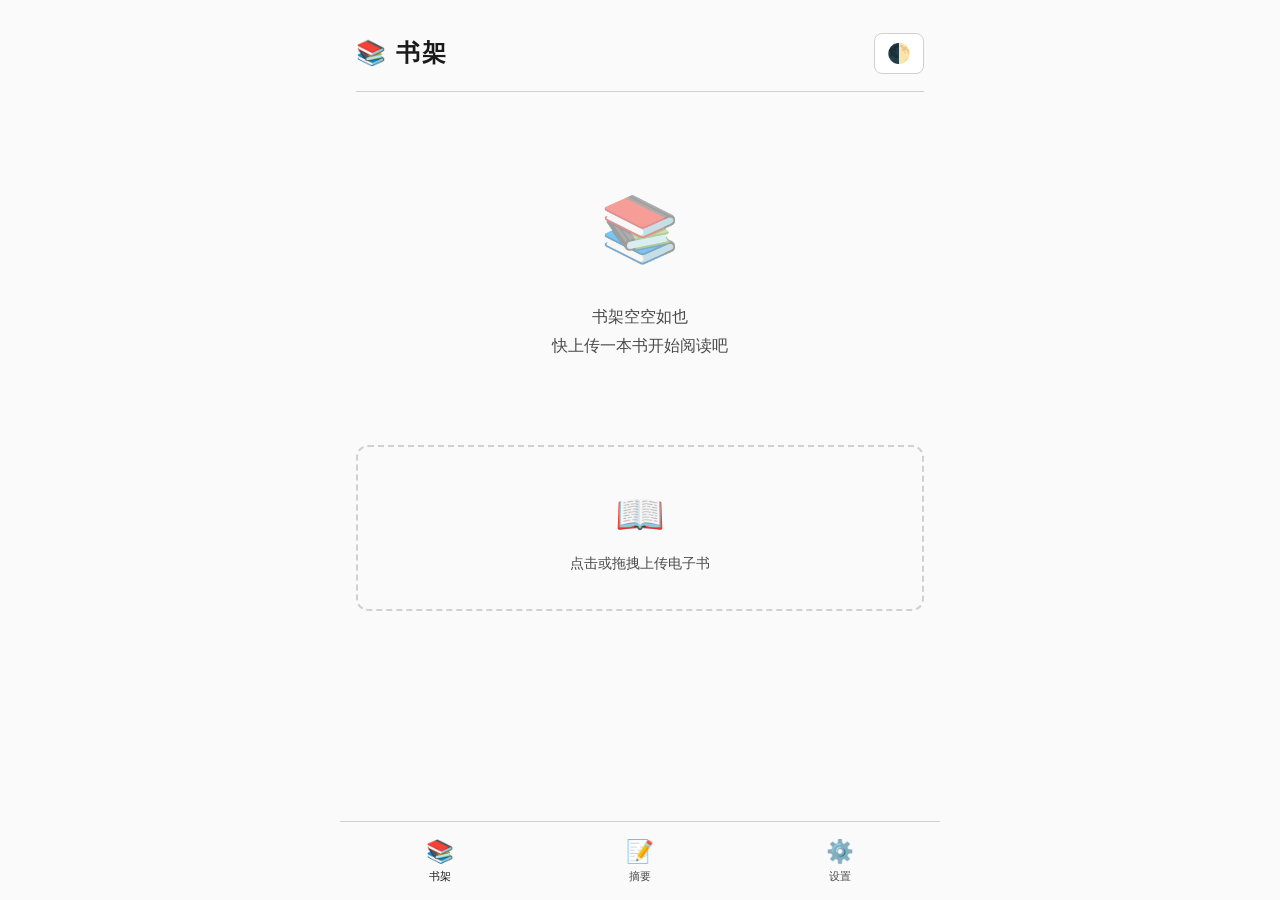
==== reader.html @ 0aeeeac7 "Initial commit: add InkRead source files" ====
<!DOCTYPE html>
<html lang="zh-CN">
<head>
    <meta charset="UTF-8">
    <meta name="viewport" content="width=device-width, initial-scale=1.0, user-scalable=no">
    <title>InkRead - 阅读器</title>
    <link rel="stylesheet" href="css/style.css">
</head>
<body>
    <div class="reader-container" id="readerContainer">
        <header class="reader-header" id="readerHeader">
            <button class="btn-back" id="btnBack">← 返回</button>
            <h2 class="reader-title" id="readerTitle">书籍标题</h2>
            <button class="btn-ai-summary" id="btnAiSummary">🤖 AI摘要</button>
        </header>

        <main class="reader-content" id="readerContent">
            <!-- 动态加载阅读内容 -->
        </main>

        <footer class="reader-footer" id="readerFooter">
            <div class="progress-bar">
                <div class="progress-fill" id="progressFill"></div>
            </div>
            <div class="page-info" id="pageInfo">第 1 / 10 页</div>
        </footer>

        <aside class="reader-controls" id="readerControls">
            <div class="control-section">
                <label class="control-label">字体大小</label>
                <div class="control-buttons">
                    <button class="btn-font" id="fontDecrease">A-</button>
                    <span class="font-size-display" id="fontSizeDisplay">18px</span>
                    <button class="btn-font" id="fontIncrease">A+</button>
                </div>
            </div>
            <div class="control-section">
                <label class="control-label">亮度</label>
                <input type="range" class="brightness-slider" id="brightnessSlider" min="20" max="100" value="100">
            </div>
            <div class="control-section">
                <button class="btn-theme-reader" id="themeToggleReader">🌓 切换主题</button>
            </div>
        </aside>
    </div>

    <!-- AI摘要弹窗 -->
    <div class="summary-modal" id="summaryModal">
        <div class="summary-content">
            <div class="summary-header">
                <h3>📝 AI 摘要</h3>
                <button class="btn-close" id="btnCloseSummary">×</button>
            </div>
            <div class="summary-body" id="summaryBody">
                <div class="summary-loading" id="summaryLoading">
                    <span class="loading-spinner">⏳</span>
                    <p>正在生成摘要...</p>
                </div>
                <div class="summary-text" id="summaryText"></div>
            </div>
        </div>
    </div>

    <script src="js/app.js"></script>
</body>
</html>
---- css/style.css ----
/* InkRead - 墨水屏优化样式 */

/* ========== 亮色主题 ========== */
:root {
    --bg-primary: #fafafa;
    --bg-secondary: #f0f0f0;
    --text-primary: #1a1a1a;
    --text-secondary: #4a4a4a;
    --accent: #2c2c2c;
    --border: #d0d0d0;
    --card-bg: #ffffff;
    --shadow: rgba(0, 0, 0, 0.08);
    --progress-bg: #e0e0e0;
    --overlay: rgba(250, 250, 250, 0.95);
}

/* ========== 暗色主题 (墨水屏友好) ========== */
[data-theme="dark"] {
    --bg-primary: #1a1a1a;
    --bg-secondary: #242424;
    --text-primary: #e8e8e8;
    --text-secondary: #b0b0b0;
    --accent: #c0c0c0;
    --border: #3a3a3a;
    --card-bg: #222222;
    --shadow: rgba(0, 0, 0, 0.3);
    --progress-bg: #3a3a3a;
    --overlay: rgba(26, 26, 26, 0.95);
}

/* ========== 基础重置 ========== */
* {
    margin: 0;
    padding: 0;
    box-sizing: border-box;
}

html {
    font-size: 16px;
    -webkit-text-size-adjust: 100%;
}

body {
    font-family: "Source Han Serif CN", "Noto Serif SC", "SimSun", Georgia, serif;
    background-color: var(--bg-primary);
    color: var(--text-primary);
    line-height: 1.8;
    transition: background-color 0.3s, color 0.3s;
    min-height: 100vh;
    overflow-x: hidden;
}

/* 墨水屏优化 - 减少渐变使用，强化边框 */
.container {
    max-width: 600px;
    margin: 0 auto;
    padding: 16px;
    padding-bottom: 80px;
}

/* ========== 书架页面 ========== */
.header {
    display: flex;
    justify-content: space-between;
    align-items: center;
    padding: 16px 0;
    border-bottom: 1px solid var(--border);
    margin-bottom: 20px;
}

.title {
    font-size: 1.5rem;
    font-weight: 600;
    letter-spacing: 2px;
}

.btn-theme {
    background: var(--card-bg);
    border: 1px solid var(--border);
    border-radius: 8px;
    padding: 8px 12px;
    cursor: pointer;
    font-size: 1.2rem;
    transition: transform 0.1s;
}

.btn-theme:active {
    transform: scale(0.95);
}

/* 书籍网格 */
.bookshelf {
    display: grid;
    grid-template-columns: repeat(auto-fill, minmax(140px, 1fr));
    gap: 20px;
    margin-bottom: 24px;
}

.book-card {
    background: var(--card-bg);
    border: 1px solid var(--border);
    border-radius: 8px;
    padding: 16px 12px;
    text-align: center;
    cursor: pointer;
    transition: transform 0.15s, box-shadow 0.15s;
}

.book-card:active {
    transform: scale(0.98);
    box-shadow: 0 2px 8px var(--shadow);
}

.book-cover {
    width: 100%;
    aspect-ratio: 2/3;
    background: var(--bg-secondary);
    border-radius: 4px;
    margin-bottom: 12px;
    display: flex;
    align-items: center;
    justify-content: center;
    font-size: 3rem;
}

.book-title {
    font-size: 0.9rem;
    font-weight: 500;
    margin-bottom: 4px;
    overflow: hidden;
    text-overflow: ellipsis;
    white-space: nowrap;
}

.book-author {
    font-size: 0.75rem;
    color: var(--text-secondary);
}

/* 空状态 */
.empty-state {
    grid-column: 1 / -1;
    text-align: center;
    padding: 60px 20px;
    color: var(--text-secondary);
}

.empty-icon {
    font-size: 4rem;
    margin-bottom: 16px;
    opacity: 0.5;
}

.empty-text {
    font-size: 1rem;
}

/* 上传区域 */
.upload-area {
    border: 2px dashed var(--border);
    border-radius: 12px;
    padding: 32px;
    text-align: center;
    cursor: pointer;
    transition: border-color 0.2s, background-color 0.2s;
    margin-bottom: 24px;
}

.upload-area:hover,
.upload-area.drag-over {
    border-color: var(--accent);
    background-color: var(--bg-secondary);
}

.upload-icon {
    font-size: 2.5rem;
    margin-bottom: 12px;
}

.upload-text {
    font-size: 0.9rem;
    color: var(--text-secondary);
}

/* 底部导航 */
.bottom-nav {
    position: fixed;
    bottom: 0;
    left: 0;
    right: 0;
    background: var(--bg-primary);
    border-top: 1px solid var(--border);
    display: flex;
    justify-content: space-around;
    padding: 8px 0;
    max-width: 600px;
    margin: 0 auto;
}

.nav-btn {
    background: none;
    border: none;
    padding: 8px 20px;
    cursor: pointer;
    display: flex;
    flex-direction: column;
    align-items: center;
    gap: 4px;
    color: var(--text-secondary);
    transition: color 0.2s;
}

.nav-btn.active {
    color: var(--text-primary);
}

.nav-icon {
    font-size: 1.4rem;
}

.nav-label {
    font-size: 0.7rem;
}

/* ========== 阅读器页面 ========== */
.reader-container {
    min-height: 100vh;
    display: flex;
    flex-direction: column;
}

.reader-header {
    display: flex;
    justify-content: space-between;
    align-items: center;
    padding: 12px 16px;
    border-bottom: 1px solid var(--border);
    background: var(--bg-primary);
    position: sticky;
    top: 0;
    z-index: 10;
}

.btn-back {
    background: none;
    border: none;
    color: var(--text-primary);
    font-size: 1rem;
    cursor: pointer;
    padding: 8px;
}

.reader-title {
    font-size: 1rem;
    font-weight: 500;
    flex: 1;
    text-align: center;
    overflow: hidden;
    text-overflow: ellipsis;
    white-space: nowrap;
    padding: 0 12px;
}

.btn-ai-summary {
    background: var(--card-bg);
    border: 1px solid var(--border);
    border-radius: 6px;
    padding: 6px 12px;
    font-size: 0.8rem;
    cursor: pointer;
    color: var(--text-primary);
}

.reader-content {
    flex: 1;
    padding: 24px 20px;
    max-width: 600px;
    margin: 0 auto;
    width: 100%;
    font-size: var(--reader-font-size, 18px);
    line-height: 2;
    text-align: justify;
}

.reader-content p {
    margin-bottom: 1.2em;
    text-indent: 2em;
}

.reader-content h1,
.reader-content h2,
.reader-content h3 {
    margin: 1.5em 0 0.8em;
    text-align: center;
}

/* 阅读器底部进度 */
.reader-footer {
    padding: 12px 16px;
    border-top: 1px solid var(--border);
    background: var(--bg-primary);
}

.progress-bar {
    height: 4px;
    background: var(--progress-bg);
    border-radius: 2px;
    margin-bottom: 8px;
    overflow: hidden;
}

.progress-fill {
    height: 100%;
    background: var(--accent);
    width: 0%;
    transition: width 0.2s;
}

.page-info {
    text-align: center;
    font-size: 0.8rem;
    color: var(--text-secondary);
}

/* 阅读器控制面板 */
.reader-controls {
    display: none;
    padding: 20px;
    background: var(--bg-secondary);
    border-top: 1px solid var(--border);
}

.reader-controls.show {
    display: block;
}

.control-section {
    margin-bottom: 20px;
}

.control-section:last-child {
    margin-bottom: 0;
}

.control-label {
    display: block;
    font-size: 0.85rem;
    color: var(--text-secondary);
    margin-bottom: 8px;
}

.control-buttons {
    display: flex;
    align-items: center;
    justify-content: center;
    gap: 16px;
}

.btn-font {
    background: var(--card-bg);
    border: 1px solid var(--border);
    border-radius: 6px;
    width: 44px;
    height: 44px;
    font-size: 1.1rem;
    cursor: pointer;
    color: var(--text-primary);
}

.font-size-display {
    font-size: 1rem;
    min-width: 50px;
    text-align: center;
}

.brightness-slider {
    width: 100%;
    height: 8px;
    border-radius: 4px;
    background: var(--progress-bg);
    appearance: none;
    outline: none;
}

.brightness-slider::-webkit-slider-thumb {
    appearance: none;
    width: 24px;
    height: 24px;
    border-radius: 50%;
    background: var(--accent);
    cursor: pointer;
}

.btn-theme-reader {
    width: 100%;
    padding: 12px;
    background: var(--card-bg);
    border: 1px solid var(--border);
    border-radius: 8px;
    font-size: 0.9rem;
    cursor: pointer;
    color: var(--text-primary);
}

/* ========== AI摘要弹窗 ========== */
.summary-modal {
    display: none;
    position: fixed;
    top: 0;
    left: 0;
    right: 0;
    bottom: 0;
    background: var(--overlay);
    z-index: 100;
    justify-content: center;
    align-items: flex-end;
}

.summary-modal.show {
    display: flex;
}

.summary-content {
    background: var(--bg-primary);
    width: 100%;
    max-width: 600px;
    max-height: 70vh;
    border-radius: 16px 16px 0 0;
    overflow: hidden;
    animation: slideUp 0.3s ease;
}

@keyframes slideUp {
    from {
        transform: translateY(100%);
    }
    to {
        transform: translateY(0);
    }
}

.summary-header {
    display: flex;
    justify-content: space-between;
    align-items: center;
    padding: 16px 20px;
    border-bottom: 1px solid var(--border);
}

.summary-header h3 {
    font-size: 1.1rem;
}

.btn-close {
    background: none;
    border: none;
    font-size: 1.5rem;
    color: var(--text-secondary);
    cursor: pointer;
    padding: 4px 8px;
}

.summary-body {
    padding: 20px;
    max-height: 50vh;
    overflow-y: auto;
}

.summary-loading {
    text-align: center;
    padding: 40px 20px;
}

.loading-spinner {
    font-size: 2rem;
    display: block;
    margin-bottom: 12px;
}

.summary-text {
    font-size: 0.95rem;
    line-height: 1.9;
    color: var(--text-primary);
}

.summary-text p {
    margin-bottom: 1em;
}

/* ========== 设置页面 ========== */
.settings-section {
    background: var(--card-bg);
    border: 1px solid var(--border);
    border-radius: 12px;
    margin-bottom: 16px;
    overflow: hidden;
}

.settings-item {
    display: flex;
    justify-content: space-between;
    align-items: center;
    padding: 16px 20px;
    border-bottom: 1px solid var(--border);
}

.settings-item:last-child {
    border-bottom: none;
}

.settings-label {
    font-size: 0.95rem;
}

/* 开关按钮 */
.toggle-switch {
    position: relative;
    width: 52px;
    height: 28px;
}

.toggle-switch input {
    opacity: 0;
    width: 0;
    height: 0;
}

.toggle-slider {
    position: absolute;
    cursor: pointer;
    top: 0;
    left: 0;
    right: 0;
    bottom: 0;
    background-color: var(--progress-bg);
    border-radius: 28px;
    transition: 0.3s;
}

.toggle-slider:before {
    position: absolute;
    content: "";
    height: 22px;
    width: 22px;
    left: 3px;
    bottom: 3px;
    background-color: white;
    border-radius: 50%;
    transition: 0.3s;
}

input:checked + .toggle-slider {
    background-color: var(--accent);
}

input:checked + .toggle-slider:before {
    transform: translateX(24px);
}

/* ========== 响应式 ========== */
@media (max-width: 400px) {
    .bookshelf {
        grid-template-columns: repeat(auto-fill, minmax(110px, 1fr));
        gap: 12px;
    }
    
    .reader-content {
        padding: 16px;
    }
}

/* ========== 墨水屏优化 - 减少动画 ========== */
@media (prefers-reduced-motion: reduce) {
    *,
    *::before,
    *::after {
        animation-duration: 0.01ms !important;
        animation-iteration-count: 1 !important;
        transition-duration: 0.01ms !important;
    }
}

/* 触摸反馈 */
@media (hover: none) {
    .book-card:active,
    .btn-theme:active,
    .btn-font:active,
    .nav-btn:active {
        opacity: 0.7;
    }
}
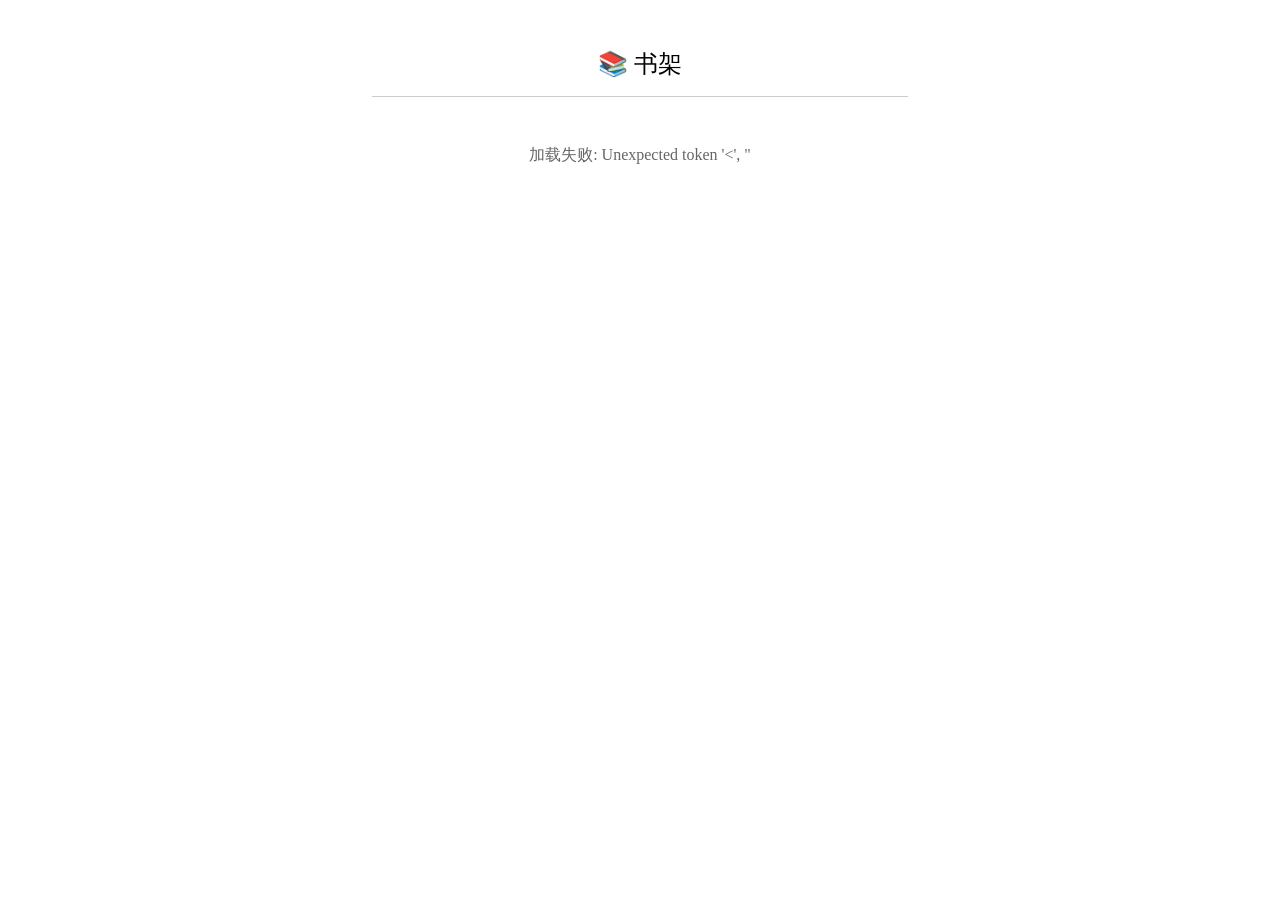
==== commit c9150b47: "feat: 添加单元测试、完善 EPUB 解析和阅读进度管理 - 添加完整测试文件 (api/, services/, storage/) - 修复 stripHTML 函数使用正则表达式正确移除 s" ====
--- a/reader.html
+++ b/reader.html
@@ -2,65 +2,713 @@
 <html lang="zh-CN">
 <head>
     <meta charset="UTF-8">
-    <meta name="viewport" content="width=device-width, initial-scale=1.0, user-scalable=no">
-    <title>InkRead - 阅读器</title>
-    <link rel="stylesheet" href="css/style.css">
+    <meta name="viewport" content="width=device-width, initial-scale=1.0, user-scalable=no, maximum-scale=1.0">
+    <title>InkRead - 电纸书阅读器</title>
+    <style>
+        /* E-ink 灰阶色系 */
+        :root {
+            --ink-black: #000;
+            --ink-dark: #333;
+            --ink-mid: #666;
+            --ink-light: #999;
+            --ink-pale: #ccc;
+            --ink-faint: #eee;
+            --ink-white: #fff;
+        }
+
+        /* 主题：白底黑字 */
+        .theme-light {
+            --bg: var(--ink-white);
+            --text: var(--ink-black);
+            --text-secondary: var(--ink-mid);
+            --border: var(--ink-pale);
+            --accent: var(--ink-dark);
+        }
+
+        /* 主题：黄底黑字（仿纸） */
+        .theme-sepia {
+            --bg: #f4ecd8;
+            --text: var(--ink-black);
+            --text-secondary: #5b4636;
+            --border: #d4c4a8;
+            --accent: #5b4636;
+        }
+
+        /* 主题：黑底白字 */
+        .theme-dark {
+            --bg: var(--ink-black);
+            --text: var(--ink-white);
+            --text-secondary: var(--ink-light);
+            --border: var(--ink-dark);
+            --accent: var(--ink-pale);
+        }
+
+        * {
+            margin: 0;
+            padding: 0;
+            box-sizing: border-box;
+        }
+
+        body {
+            font-family: Georgia, "Times New Roman", serif;
+            background: var(--bg);
+            color: var(--text);
+            min-height: 100vh;
+            transition: background 0.3s ease, color 0.3s ease;
+        }
+
+        /* ===== 书架页面 ===== */
+        .shelf-page {
+            padding: 1em;
+            max-width: 100%;
+        }
+
+        .shelf-header {
+            text-align: center;
+            padding: 1em 0;
+            border-bottom: 1px solid var(--border);
+            margin-bottom: 1em;
+        }
+
+        .shelf-header h1 {
+            font-size: 1.5em;
+            font-weight: normal;
+        }
+
+        .book-list {
+            list-style: none;
+        }
+
+        .book-item {
+            display: flex;
+            align-items: center;
+            padding: 1em;
+            border-bottom: 1px solid var(--border);
+            cursor: pointer;
+        }
+
+        .book-item:active {
+            background: var(--ink-faint);
+        }
+
+        .book-cover {
+            width: 3em;
+            height: 4em;
+            background: var(--ink-pale);
+            display: flex;
+            align-items: center;
+            justify-content: center;
+            font-size: 1.2em;
+            color: var(--text-secondary);
+            flex-shrink: 0;
+        }
+
+        .book-info {
+            margin-left: 1em;
+            flex: 1;
+            min-width: 0;
+        }
+
+        .book-title {
+            font-size: 1em;
+            font-weight: normal;
+            white-space: nowrap;
+            overflow: hidden;
+            text-overflow: ellipsis;
+        }
+
+        .book-author {
+            font-size: 0.85em;
+            color: var(--text-secondary);
+            margin-top: 0.3em;
+        }
+
+        .book-progress {
+            font-size: 0.75em;
+            color: var(--text-secondary);
+            margin-top: 0.3em;
+        }
+
+        .progress-bar-small {
+            width: 100%;
+            height: 2px;
+            background: var(--border);
+            margin-top: 0.3em;
+        }
+
+        .progress-fill-small {
+            height: 100%;
+            background: var(--accent);
+        }
+
+        .empty-shelf {
+            text-align: center;
+            padding: 3em;
+            color: var(--text-secondary);
+        }
+
+        /* ===== 阅读页面 ===== */
+        .reader-page {
+            display: none;
+            flex-direction: column;
+            min-height: 100vh;
+        }
+
+        .reader-page.active {
+            display: flex;
+        }
+
+        .reader-nav {
+            display: flex;
+            justify-content: space-between;
+            align-items: center;
+            padding: 0.8em 1em;
+            border-bottom: 1px solid var(--border);
+        }
+
+        .nav-btn {
+            background: none;
+            border: 1px solid var(--border);
+            color: var(--text);
+            padding: 0.5em 1em;
+            font-size: 0.9em;
+            cursor: pointer;
+        }
+
+        .nav-btn:active {
+            background: var(--ink-faint);
+        }
+
+        .nav-title {
+            font-size: 1em;
+            white-space: nowrap;
+            overflow: hidden;
+            text-overflow: ellipsis;
+            max-width: 50%;
+            text-align: center;
+        }
+
+        .reader-body {
+            flex: 1;
+            overflow-y: auto;
+            padding: 1em;
+            font-size: 1em;
+            line-height: 1.8;
+        }
+
+        .reader-body h1, .reader-body h2, .reader-body h3 {
+            margin: 1em 0 0.5em;
+            font-weight: normal;
+        }
+
+        .reader-body p {
+            margin: 0.5em 0;
+            text-indent: 2em;
+        }
+
+        .reader-footer {
+            padding: 0.5em 1em;
+            border-top: 1px solid var(--border);
+            display: flex;
+            align-items: center;
+            gap: 1em;
+        }
+
+        .progress-bar {
+            flex: 1;
+            height: 4px;
+            background: var(--border);
+        }
+
+        .progress-fill {
+            height: 100%;
+            background: var(--accent);
+        }
+
+        .progress-text {
+            font-size: 0.75em;
+            color: var(--text-secondary);
+            white-space: nowrap;
+        }
+
+        /* ===== 设置面板 ===== */
+        .settings-overlay {
+            display: none;
+            position: fixed;
+            top: 0;
+            left: 0;
+            right: 0;
+            bottom: 0;
+            background: rgba(0, 0, 0, 0.3);
+        }
+
+        .settings-overlay.active {
+            display: block;
+        }
+
+        .settings-panel {
+            position: fixed;
+            bottom: 0;
+            left: 0;
+            right: 0;
+            background: var(--bg);
+            border-top: 1px solid var(--border);
+            padding: 1em;
+            display: none;
+        }
+
+        .settings-panel.active {
+            display: block;
+        }
+
+        .settings-section {
+            margin-bottom: 1.5em;
+        }
+
+        .settings-label {
+            font-size: 0.85em;
+            color: var(--text-secondary);
+            margin-bottom: 0.5em;
+            display: block;
+        }
+
+        .settings-row {
+            display: flex;
+            align-items: center;
+            gap: 0.5em;
+        }
+
+        .font-btn {
+            width: 2.5em;
+            height: 2.5em;
+            background: var(--ink-faint);
+            border: 1px solid var(--border);
+            color: var(--text);
+            font-size: 1em;
+            cursor: pointer;
+        }
+
+        .font-btn:active {
+            background: var(--border);
+        }
+
+        .font-size-value {
+            min-width: 3em;
+            text-align: center;
+            font-size: 0.9em;
+        }
+
+        .line-height-btns {
+            display: flex;
+            gap: 0.5em;
+        }
+
+        .line-btn {
+            padding: 0.5em 1em;
+            background: var(--ink-faint);
+            border: 1px solid var(--border);
+            color: var(--text);
+            cursor: pointer;
+            font-size: 0.85em;
+        }
+
+        .line-btn.active {
+            background: var(--accent);
+            color: var(--bg);
+        }
+
+        .theme-btns {
+            display: flex;
+            gap: 0.5em;
+        }
+
+        .theme-btn {
+            padding: 0.5em 1em;
+            background: var(--ink-faint);
+            border: 1px solid var(--border);
+            cursor: pointer;
+            font-size: 0.85em;
+        }
+
+        .theme-btn.active {
+            border-width: 2px;
+        }
+
+        .theme-btn-light { background: #fff; color: #000; }
+        .theme-btn-sepia { background: #f4ecd8; color: #5b4636; }
+        .theme-btn-dark { background: #000; color: #fff; }
+
+        /* ===== 加载状态 ===== */
+        .loading {
+            text-align: center;
+            padding: 3em;
+            color: var(--text-secondary);
+        }
+
+        .error-msg {
+            text-align: center;
+            padding: 2em;
+            color: var(--ink-mid);
+        }
+
+        /* ===== 响应式 ===== */
+        @media (min-width: 600px) {
+            .shelf-page {
+                max-width: 600px;
+                margin: 0 auto;
+                padding: 2em;
+            }
+            .reader-body {
+                max-width: 50em;
+                margin: 0 auto;
+                padding: 2em;
+            }
+        }
+
+        @media (min-width: 800px) {
+            .reader-body {
+                font-size: 1.1em;
+            }
+        }
+    </style>
 </head>
-<body>
-    <div class="reader-container" id="readerContainer">
-        <header class="reader-header" id="readerHeader">
-            <button class="btn-back" id="btnBack">← 返回</button>
-            <h2 class="reader-title" id="readerTitle">书籍标题</h2>
-            <button class="btn-ai-summary" id="btnAiSummary">🤖 AI摘要</button>
+<body class="theme-light">
+    <!-- 书架页面 -->
+    <div class="shelf-page" id="shelfPage">
+        <header class="shelf-header">
+            <h1>📚 书架</h1>
         </header>
-
-        <main class="reader-content" id="readerContent">
-            <!-- 动态加载阅读内容 -->
+        <div id="bookListContainer">
+            <div class="loading">加载中...</div>
+        </div>
+    </div>
+
+    <!-- 阅读页面 -->
+    <div class="reader-page" id="readerPage">
+        <nav class="reader-nav">
+            <button class="nav-btn" id="btnBack">← 书架</button>
+            <span class="nav-title" id="navTitle">书籍标题</span>
+            <button class="nav-btn" id="btnSettings">设置</button>
+        </nav>
+        <main class="reader-body" id="readerBody">
+            <div class="loading">加载中...</div>
         </main>
-
-        <footer class="reader-footer" id="readerFooter">
+        <footer class="reader-footer">
             <div class="progress-bar">
                 <div class="progress-fill" id="progressFill"></div>
             </div>
-            <div class="page-info" id="pageInfo">第 1 / 10 页</div>
+            <span class="progress-text" id="progressText">0%</span>
         </footer>
-
-        <aside class="reader-controls" id="readerControls">
-            <div class="control-section">
-                <label class="control-label">字体大小</label>
-                <div class="control-buttons">
-                    <button class="btn-font" id="fontDecrease">A-</button>
-                    <span class="font-size-display" id="fontSizeDisplay">18px</span>
-                    <button class="btn-font" id="fontIncrease">A+</button>
-                </div>
+    </div>
+
+    <!-- 设置面板 -->
+    <div class="settings-overlay" id="settingsOverlay"></div>
+    <div class="settings-panel" id="settingsPanel">
+        <div class="settings-section">
+            <label class="settings-label">字体大小</label>
+            <div class="settings-row">
+                <button class="font-btn" id="fontDecrease">A-</button>
+                <span class="font-size-value" id="fontSizeValue">18px</span>
+                <button class="font-btn" id="fontIncrease">A+</button>
             </div>
-            <div class="control-section">
-                <label class="control-label">亮度</label>
-                <input type="range" class="brightness-slider" id="brightnessSlider" min="20" max="100" value="100">
+        </div>
+        <div class="settings-section">
+            <label class="settings-label">行间距</label>
+            <div class="line-height-btns">
+                <button class="line-btn" data-line="1.5">紧凑</button>
+                <button class="line-btn active" data-line="1.8">适中</button>
+                <button class="line-btn" data-line="2.2">宽松</button>
             </div>
-            <div class="control-section">
-                <button class="btn-theme-reader" id="themeToggleReader">🌓 切换主题</button>
-            </div>
-        </aside>
-    </div>
-
-    <!-- AI摘要弹窗 -->
-    <div class="summary-modal" id="summaryModal">
-        <div class="summary-content">
-            <div class="summary-header">
-                <h3>📝 AI 摘要</h3>
-                <button class="btn-close" id="btnCloseSummary">×</button>
-            </div>
-            <div class="summary-body" id="summaryBody">
-                <div class="summary-loading" id="summaryLoading">
-                    <span class="loading-spinner">⏳</span>
-                    <p>正在生成摘要...</p>
-                </div>
-                <div class="summary-text" id="summaryText"></div>
+        </div>
+        <div class="settings-section">
+            <label class="settings-label">主题</label>
+            <div class="theme-btns">
+                <button class="theme-btn theme-btn-light active" data-theme="light">白底</button>
+                <button class="theme-btn theme-btn-sepia" data-theme="sepia">黄底</button>
+                <button class="theme-btn theme-btn-dark" data-theme="dark">黑底</button>
             </div>
         </div>
     </div>
 
-    <script src="js/app.js"></script>
+    <script>
+        // ===== 状态管理 =====
+        const state = {
+            books: [],
+            currentBook: null,
+            fontSize: 18,
+            lineHeight: 1.8,
+            theme: 'light',
+            scrollPosition: 0
+        };
+
+        // API 基础路径
+        const API_BASE = '/api';
+
+        // ===== DOM 元素 =====
+        const $ = id => document.getElementById(id);
+        const shelfPage = $('shelfPage');
+        const readerPage = $('readerPage');
+        const bookListContainer = $('bookListContainer');
+        const readerBody = $('readerBody');
+        const navTitle = $('navTitle');
+        const progressFill = $('progressFill');
+        const progressText = $('progressText');
+        const settingsPanel = $('settingsPanel');
+        const settingsOverlay = $('settingsOverlay');
+        const fontSizeValue = $('fontSizeValue');
+
+        // ===== API 请求 =====
+        async function api(url, options = {}) {
+            try {
+                const res = await fetch(API_BASE + url, {
+                    ...options,
+                    headers: {
+                        'Content-Type': 'application/json',
+                        ...options.headers
+                    }
+                });
+                const json = await res.json();
+                if (json.code !== 200) {
+                    throw new Error(json.message || '请求失败');
+                }
+                return json.data;
+            } catch (err) {
+                console.error('API Error:', err);
+                throw err;
+            }
+        }
+
+        // ===== 书架页面 =====
+        async function loadBooks() {
+            try {
+                const data = await api('/books');
+                state.books = data.books || data || [];
+                renderBookList();
+            } catch (err) {
+                bookListContainer.innerHTML = '<div class="error-msg">加载失败: ' + err.message + '</div>';
+            }
+        }
+
+        function renderBookList() {
+            if (!state.books.length) {
+                bookListContainer.innerHTML = '<div class="empty-shelf">书架为空，请上传书籍</div>';
+                return;
+            }
+
+            const html = state.books.map(book => {
+                const progress = book.progress || 0;
+                return `
+                    <li class="book-item" data-id="${book.id}" onclick="openBook('${book.id}')">
+                        <div class="book-cover">📖</div>
+                        <div class="book-info">
+                            <div class="book-title">${escapeHtml(book.title || '未知标题')}</div>
+                            <div class="book-author">${escapeHtml(book.author || '未知作者')}</div>
+                            <div class="book-progress">${Math.round(progress)}% 已读</div>
+                            <div class="progress-bar-small">
+                                <div class="progress-fill-small" style="width: ${progress}%"></div>
+                            </div>
+                        </div>
+                    </li>
+                `;
+            }).join('');
+
+            bookListContainer.innerHTML = '<ul class="book-list">' + html + '</ul>';
+        }
+
+        // ===== 阅读页面 =====
+        async function openBook(bookId) {
+            state.currentBook = bookId;
+            try {
+                // 加载书籍内容和进度
+                const [bookData, progress] = await Promise.all([
+                    api('/books/' + bookId),
+                    api('/progress/' + bookId).catch(() => ({ scroll_position: 0, percentage: 0 }))
+                ]);
+
+                state.scrollPosition = progress.scroll_position || 0;
+                const content = bookData.content || bookData.html || '';
+
+                // 更新 UI
+                navTitle.textContent = bookData.title || '书籍';
+                readerBody.innerHTML = content;
+                document.body.className = 'theme-' + state.theme;
+                applySettings();
+
+                // 显示阅读页面
+                shelfPage.style.display = 'none';
+                readerPage.classList.add('active');
+
+                // 恢复阅读位置
+                if (state.scrollPosition > 0) {
+                    setTimeout(() => {
+                        const scrollTop = (state.scrollPosition / 100) * (readerBody.scrollHeight - readerBody.clientHeight);
+                        readerBody.scrollTop = scrollTop;
+                    }, 100);
+                }
+
+                updateProgress();
+
+            } catch (err) {
+                readerBody.innerHTML = '<div class="error-msg">加载失败: ' + err.message + '</div>';
+                shelfPage.style.display = 'none';
+                readerPage.classList.add('active');
+            }
+        }
+
+        function goToShelf() {
+            state.currentBook = null;
+            readerPage.classList.remove('active');
+            shelfPage.style.display = 'block';
+            loadBooks(); // 刷新列表以显示最新进度
+        }
+
+        // ===== 进度管理 =====
+        function updateProgress() {
+            const scrollHeight = readerBody.scrollHeight - readerBody.clientHeight;
+            const scrollTop = readerBody.scrollTop;
+            const percentage = scrollHeight > 0 ? (scrollTop / scrollHeight) * 100 : 0;
+
+            state.scrollPosition = percentage;
+            progressFill.style.width = percentage + '%';
+            progressText.textContent = Math.round(percentage) + '%';
+
+            // 自动保存进度
+            saveProgress();
+        }
+
+        let saveTimer = null;
+        function saveProgress() {
+            if (!state.currentBook) return;
+
+            clearTimeout(saveTimer);
+            saveTimer = setTimeout(async () => {
+                try {
+                    await api('/progress/' + state.currentBook, {
+                        method: 'POST',
+                        body: JSON.stringify({
+                            current_chapter: 1,
+                            scroll_position: state.scrollPosition,
+                            percentage: state.scrollPosition
+                        })
+                    });
+                } catch (err) {
+                    console.error('保存进度失败:', err);
+                }
+            }, 2000); // 2秒防抖
+        }
+
+        // ===== 设置面板 =====
+        function toggleSettings() {
+            const isActive = settingsPanel.classList.contains('active');
+            if (isActive) {
+                settingsPanel.classList.remove('active');
+                settingsOverlay.classList.remove('active');
+            } else {
+                settingsPanel.classList.add('active');
+                settingsOverlay.classList.add('active');
+            }
+        }
+
+        function changeFontSize(delta) {
+            state.fontSize = Math.min(28, Math.max(12, state.fontSize + delta));
+            applySettings();
+        }
+
+        function setLineHeight(height) {
+            state.lineHeight = parseFloat(height);
+            document.querySelectorAll('.line-btn').forEach(btn => {
+                btn.classList.toggle('active', btn.dataset.line === height);
+            });
+            applySettings();
+        }
+
+        function setTheme(theme) {
+            state.theme = theme;
+            document.body.className = 'theme-' + theme;
+            document.querySelectorAll('.theme-btn').forEach(btn => {
+                btn.classList.toggle('active', btn.dataset.theme === theme);
+            });
+            applySettings();
+        }
+
+        function applySettings() {
+            readerBody.style.fontSize = state.fontSize + 'px';
+            readerBody.style.lineHeight = state.lineHeight;
+            fontSizeValue.textContent = state.fontSize + 'px';
+        }
+
+        // ===== 工具函数 =====
+        function escapeHtml(text) {
+            const div = document.createElement('div');
+            div.textContent = text;
+            return div.innerHTML;
+        }
+
+        // ===== 事件绑定 =====
+        $('btnBack').addEventListener('click', goToShelf);
+        $('btnSettings').addEventListener('click', toggleSettings);
+        $('settingsOverlay').addEventListener('click', toggleSettings);
+        $('fontDecrease').addEventListener('click', () => changeFontSize(-2));
+        $('fontIncrease').addEventListener('click', () => changeFontSize(2));
+
+        document.querySelectorAll('.line-btn').forEach(btn => {
+            btn.addEventListener('click', () => setLineHeight(btn.dataset.line));
+        });
+
+        document.querySelectorAll('.theme-btn').forEach(btn => {
+            btn.addEventListener('click', () => setTheme(btn.dataset.theme));
+        });
+
+        readerBody.addEventListener('scroll', updateProgress);
+
+        // 恢复上次的字体大小和主题
+        const savedFontSize = localStorage.getItem('inkread_fontSize');
+        const savedTheme = localStorage.getItem('inkread_theme');
+        const savedLineHeight = localStorage.getItem('inkread_lineHeight');
+
+        if (savedFontSize) state.fontSize = parseInt(savedFontSize);
+        if (savedTheme) {
+            state.theme = savedTheme;
+            document.body.className = 'theme-' + savedTheme;
+            document.querySelectorAll('.theme-btn').forEach(btn => {
+                btn.classList.toggle('active', btn.dataset.theme === savedTheme);
+            });
+        }
+        if (savedLineHeight) {
+            state.lineHeight = parseFloat(savedLineHeight);
+            document.querySelectorAll('.line-btn').forEach(btn => {
+                btn.classList.toggle('active', btn.dataset.line === savedLineHeight);
+            });
+        }
+
+        // 保存设置
+        function saveSettings() {
+            localStorage.setItem('inkread_fontSize', state.fontSize);
+            localStorage.setItem('inkread_theme', state.theme);
+            localStorage.setItem('inkread_lineHeight', state.lineHeight);
+        }
+
+        // 监听设置变化并保存
+        const originalChangeFontSize = changeFontSize;
+        changeFontSize = function(delta) {
+            originalChangeFontSize(delta);
+            saveSettings();
+        };
+
+        const originalSetLineHeight = setLineHeight;
+        setLineHeight = function(height) {
+            originalSetLineHeight(height);
+            saveSettings();
+        };
+
+        const originalSetTheme = setTheme;
+        setTheme = function(theme) {
+            originalSetTheme(theme);
+            saveSettings();
+        };
+
+        // ===== 初始化 =====
+        loadBooks();
+    </script>
 </body>
 </html>
